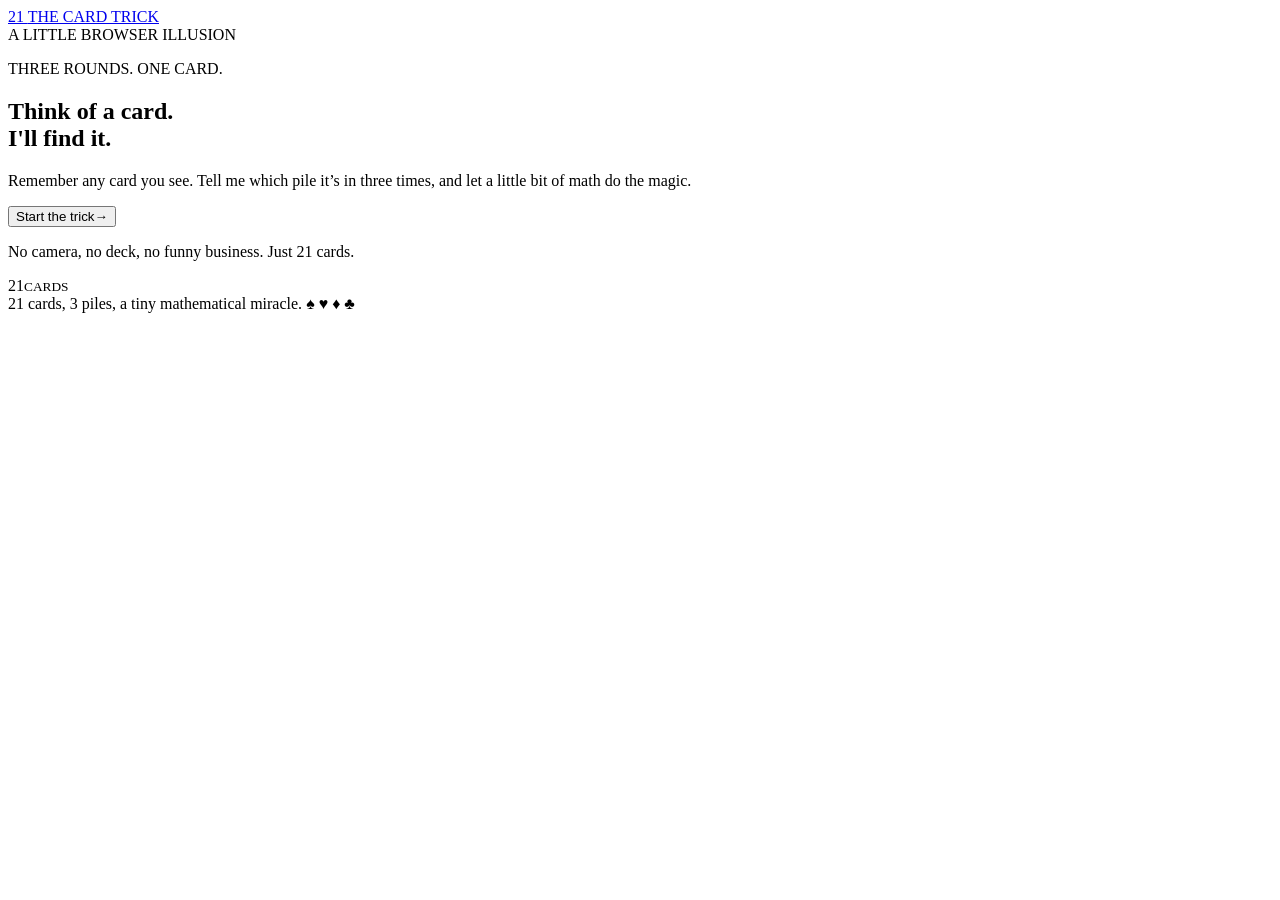
==== h5/index.html @ 318a9fc3 "Add H5 browser interface" ====
<!doctype html>
<html lang="en">
  <head>
    <meta charset="utf-8" />
    <meta name="viewport" content="width=device-width, initial-scale=1" />
    <meta name="theme-color" content="#f4f5ef" />
    <meta
      name="description"
      content="A playful, browser-based version of the 21-card trick."
    />
    <title>21-Card Trick</title>
    <link rel="stylesheet" href="styles.css" />
    <script src="app.js" defer></script>
  </head>
  <body>
    <div class="page-shell">
      <header class="topbar">
        <a class="brand" href="#top" aria-label="21-Card Trick home">
          <span class="brand-mark">21</span>
          <span class="brand-name">THE CARD TRICK</span>
        </a>
        <div class="topbar-note"><span class="live-dot"></span> A LITTLE BROWSER ILLUSION</div>
        <button class="restart-button" id="restart-button" type="button" hidden>
          Restart
        </button>
      </header>

      <main id="top" class="main-content">
        <section class="play-surface intro-panel" id="intro-panel">
          <div class="intro-copy">
            <p class="eyebrow"><span class="eyebrow-line"></span> THREE ROUNDS. ONE CARD.</p>
            <h1>Think of a card.<br /><span>I'll find it.</span></h1>
            <p class="intro-description">
              Remember any card you see. Tell me which pile it’s in three times,
              and let a little bit of math do the magic.
            </p>
            <button class="primary-button" id="start-button" type="button">
              <span>Start the trick</span><span class="button-arrow" aria-hidden="true">→</span>
            </button>
            <p class="microcopy">No camera, no deck, no funny business. Just 21 cards.</p>
          </div>
          <div class="hero-art" aria-hidden="true">
            <span class="orbit orbit-one"></span>
            <span class="orbit orbit-two"></span>
            <div class="hero-cards" id="hero-cards"></div>
            <div class="hero-stamp"><span>21</span><small>CARDS</small></div>
          </div>
        </section>

        <section class="play-surface game-panel" id="game-panel" hidden>
          <div class="game-heading">
            <div>
              <p class="eyebrow" id="round-kicker">ROUND 1 OF 3</p>
              <h2 id="game-title">Which pile holds your card?</h2>
              <p class="game-instruction" id="game-instruction">
                Find your card, then choose its pile.
              </p>
            </div>
            <div class="round-meter" aria-label="Round progress">
              <span class="round-number" id="round-number">01</span>
              <span class="round-total">/ 03</span>
            </div>
          </div>

          <div class="progress-track" aria-hidden="true">
            <span class="progress-fill" id="progress-fill"></span>
          </div>

          <div class="pile-board" id="pile-board" aria-label="Choose the pile containing your card"></div>
          <p class="live-message" id="live-message" aria-live="polite">
            Your card is in one of these piles. Take a good look.
          </p>
        </section>

        <section class="play-surface reveal-panel" id="reveal-panel" hidden>
          <div class="reveal-copy">
            <p class="eyebrow"><span class="eyebrow-line"></span> THE MOMENT OF TRUTH</p>
            <h2>Found it.</h2>
            <p class="reveal-description">You were thinking of this card all along.</p>
            <button class="primary-button" id="play-again-button" type="button">
              <span>Try another card</span><span class="button-arrow" aria-hidden="true">↻</span>
            </button>
          </div>
          <div class="reveal-card" id="reveal-card" aria-label="Your chosen card"></div>
        </section>
      </main>

      <footer class="page-footer">
        <span>21 cards, 3 piles, a tiny mathematical miracle.</span>
        <span class="footer-mark">♠ ♥ ♦ ♣</span>
      </footer>
    </div>
  </body>
</html>
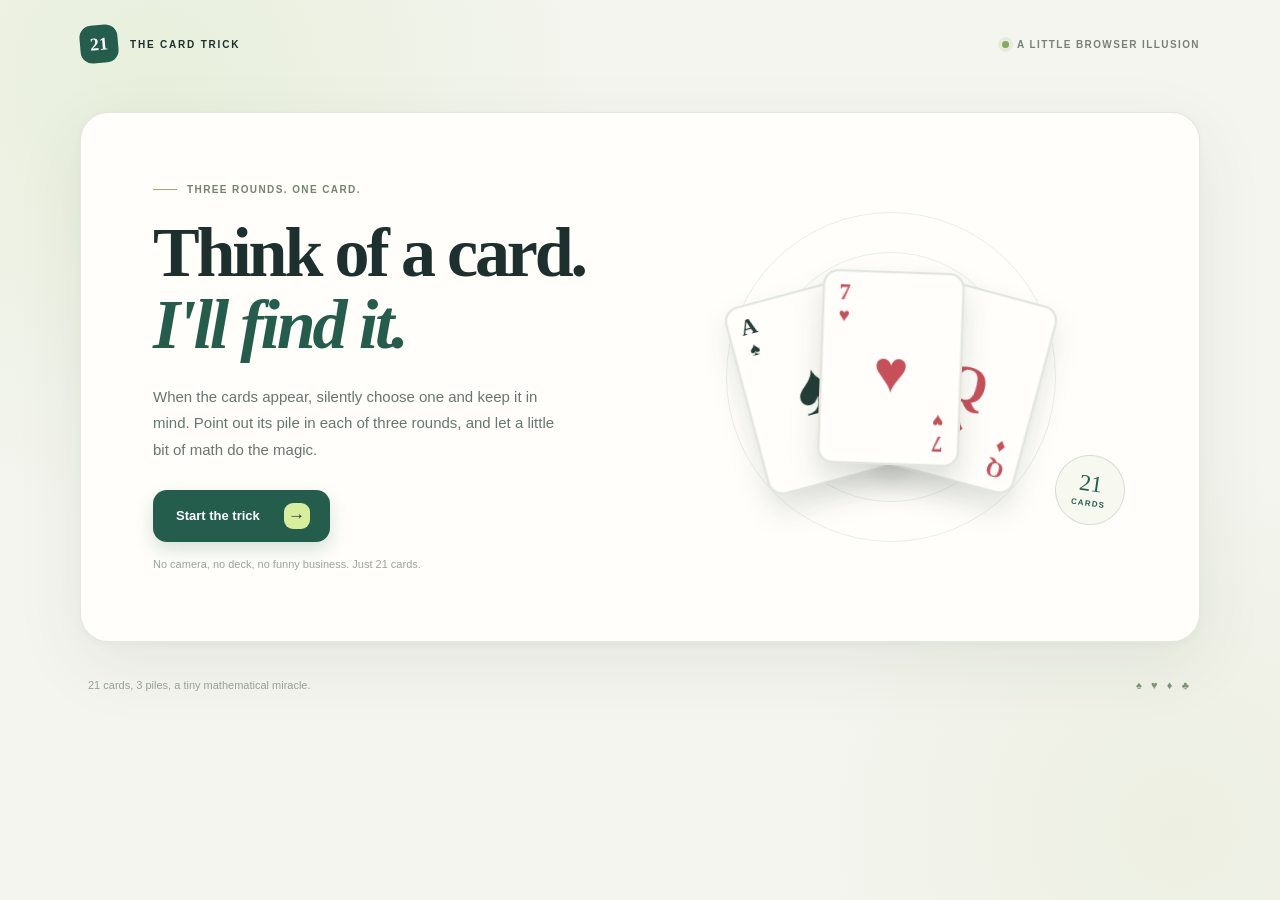
==== commit 5884db03: "Sync H5 round transition copy" ====
--- a/h5/index.html
+++ b/h5/index.html
@@ -31,8 +31,9 @@
             <p class="eyebrow"><span class="eyebrow-line"></span> THREE ROUNDS. ONE CARD.</p>
             <h1>Think of a card.<br /><span>I'll find it.</span></h1>
             <p class="intro-description">
-              Remember any card you see. Tell me which pile it’s in three times,
-              and let a little bit of math do the magic.
+              When the cards appear, silently choose one and keep it in mind.
+              Point out its pile in each of three rounds, and let a little bit of
+              math do the magic.
             </p>
             <button class="primary-button" id="start-button" type="button">
               <span>Start the trick</span><span class="button-arrow" aria-hidden="true">→</span>
@@ -72,7 +73,28 @@
           </p>
         </section>
 
-        <section class="play-surface reveal-panel" id="reveal-panel" hidden>
+        <section class="play-surface count-panel" id="count-panel" hidden>
+          <div class="game-heading">
+            <div>
+              <p class="eyebrow"><span class="eyebrow-line"></span> THE FINAL COUNT</p>
+              <h2>One card at a time.</h2>
+              <p class="game-instruction">After three rounds, your card is waiting in the middle.</p>
+            </div>
+            <div class="round-meter" aria-label="Cards counted">
+              <span class="round-number" id="count-current">00</span>
+              <span class="round-total">/ 11</span>
+            </div>
+          </div>
+
+          <div class="progress-track" aria-hidden="true">
+            <span class="progress-fill" id="count-progress-fill"></span>
+          </div>
+
+          <div class="count-grid" id="count-grid" role="list" aria-label="Counting the first eleven cards"></div>
+          <p class="live-message" id="count-status" aria-live="polite">Shuffling the cards into order…</p>
+        </section>
+
+        <section class="play-surface reveal-panel" id="reveal-panel" aria-live="polite" hidden>
           <div class="reveal-copy">
             <p class="eyebrow"><span class="eyebrow-line"></span> THE MOMENT OF TRUTH</p>
             <h2>Found it.</h2>
--- a/h5/styles.css
+++ b/h5/styles.css
@@ -0,0 +1,673 @@
+:root {
+  color-scheme: light;
+  --ink: #1d302e;
+  --muted: #74817b;
+  --green: #245d4c;
+  --green-dark: #183e34;
+  --lime: #d8ee9d;
+  --line: #e5e9e1;
+  --paper: #fffefa;
+  --red: #c64f59;
+  font-family: "DM Sans", "Segoe UI", sans-serif;
+  font-synthesis: none;
+  text-rendering: optimizeLegibility;
+}
+
+* {
+  box-sizing: border-box;
+}
+
+body {
+  min-width: 320px;
+  min-height: 100vh;
+  margin: 0;
+  color: var(--ink);
+  background:
+    radial-gradient(circle at 12% 9%, rgba(222, 235, 204, 0.55), transparent 28rem),
+    radial-gradient(circle at 92% 92%, rgba(229, 234, 213, 0.5), transparent 24rem),
+    #f4f5ef;
+}
+
+button,
+a {
+  font: inherit;
+}
+
+button:focus-visible,
+a:focus-visible {
+  outline: 3px solid #a2c763;
+  outline-offset: 4px;
+}
+
+[hidden] {
+  display: none !important;
+}
+
+.page-shell {
+  width: min(1120px, calc(100% - 48px));
+  margin: 0 auto;
+}
+
+.topbar {
+  display: flex;
+  min-height: 88px;
+  align-items: center;
+  justify-content: space-between;
+  gap: 18px;
+}
+
+.brand {
+  display: inline-flex;
+  align-items: center;
+  gap: 12px;
+  color: var(--ink);
+  text-decoration: none;
+}
+
+.brand-mark {
+  display: grid;
+  width: 38px;
+  height: 38px;
+  place-items: center;
+  border-radius: 12px;
+  color: white;
+  background: var(--green);
+  font-family: "Playfair Display", Georgia, serif;
+  font-size: 18px;
+  font-weight: 700;
+  transform: rotate(-5deg);
+}
+
+.brand-name,
+.topbar-note,
+.eyebrow {
+  font-size: 10px;
+  font-weight: 700;
+  letter-spacing: 0.14em;
+}
+
+.brand-name {
+  letter-spacing: 0.18em;
+}
+
+.topbar-note {
+  display: inline-flex;
+  align-items: center;
+  gap: 8px;
+  color: #77817a;
+}
+
+.live-dot {
+  width: 7px;
+  height: 7px;
+  border-radius: 50%;
+  background: #84a95b;
+  box-shadow: 0 0 0 4px rgba(132, 169, 91, 0.12);
+}
+
+.restart-button {
+  padding: 10px 15px;
+  border: 1px solid #dce3d8;
+  border-radius: 999px;
+  color: var(--green-dark);
+  background: rgba(255, 255, 255, 0.68);
+  cursor: pointer;
+  font-size: 12px;
+  font-weight: 700;
+  transition: background 160ms ease, transform 160ms ease;
+}
+
+.restart-button:hover {
+  background: white;
+  transform: translateY(-1px);
+}
+
+.main-content {
+  padding: 24px 0 35px;
+}
+
+.play-surface {
+  overflow: hidden;
+  border: 1px solid rgba(224, 229, 220, 0.9);
+  border-radius: 28px;
+  background: var(--paper);
+  box-shadow: 0 22px 70px rgba(46, 65, 52, 0.08), 0 3px 10px rgba(46, 65, 52, 0.03);
+}
+
+.intro-panel,
+.reveal-panel {
+  display: grid;
+  min-height: 530px;
+  grid-template-columns: 1.03fr 0.97fr;
+  align-items: center;
+  padding: 64px 72px;
+}
+
+.intro-copy,
+.reveal-copy {
+  position: relative;
+  z-index: 2;
+  max-width: 500px;
+}
+
+.eyebrow {
+  display: flex;
+  align-items: center;
+  gap: 10px;
+  margin: 0 0 22px;
+  color: #73836f;
+}
+
+.eyebrow-line {
+  display: inline-block;
+  width: 24px;
+  height: 1px;
+  background: #94ac75;
+}
+
+h1,
+h2 {
+  margin: 0;
+  color: var(--ink);
+  font-family: "Playfair Display", Georgia, serif;
+  font-weight: 600;
+  letter-spacing: -0.045em;
+}
+
+h1 {
+  font-size: clamp(44px, 6vw, 70px);
+  line-height: 1.03;
+}
+
+h1 span {
+  color: var(--green);
+  font-style: italic;
+}
+
+.intro-description,
+.reveal-description {
+  max-width: 410px;
+  margin: 23px 0 27px;
+  color: #68766f;
+  font-size: 15px;
+  line-height: 1.75;
+}
+
+.primary-button {
+  display: inline-flex;
+  min-height: 52px;
+  align-items: center;
+  justify-content: center;
+  gap: 24px;
+  padding: 0 20px 0 23px;
+  border: 0;
+  border-radius: 14px;
+  color: white;
+  background: var(--green);
+  box-shadow: 0 8px 18px rgba(36, 93, 76, 0.18);
+  cursor: pointer;
+  font-size: 13px;
+  font-weight: 700;
+  transition: background 160ms ease, box-shadow 160ms ease, transform 160ms ease;
+}
+
+.primary-button:hover {
+  background: var(--green-dark);
+  box-shadow: 0 11px 22px rgba(36, 93, 76, 0.22);
+  transform: translateY(-2px);
+}
+
+.button-arrow {
+  display: grid;
+  width: 26px;
+  height: 26px;
+  place-items: center;
+  border-radius: 9px;
+  color: var(--green-dark);
+  background: var(--lime);
+  font-size: 17px;
+  line-height: 1;
+}
+
+.microcopy {
+  margin: 16px 0 0;
+  color: #9aa49c;
+  font-size: 11px;
+}
+
+.hero-art {
+  position: relative;
+  display: grid;
+  min-height: 365px;
+  place-items: center;
+}
+
+.orbit {
+  position: absolute;
+  border: 1px solid rgba(97, 128, 91, 0.13);
+  border-radius: 50%;
+}
+
+.orbit-one {
+  width: 330px;
+  height: 330px;
+}
+
+.orbit-two {
+  width: 250px;
+  height: 250px;
+}
+
+.hero-cards {
+  position: relative;
+  display: flex;
+  width: 285px;
+  height: 265px;
+  align-items: center;
+  justify-content: center;
+}
+
+.hero-card {
+  position: absolute;
+  width: 142px;
+  filter: drop-shadow(0 16px 14px rgba(27, 45, 35, 0.14));
+  transition: transform 300ms ease;
+}
+
+.hero-card:nth-child(1) {
+  transform: translate(-76px, 9px) rotate(-15deg);
+}
+
+.hero-card:nth-child(2) {
+  z-index: 1;
+  transform: translateY(-9px) rotate(2deg);
+}
+
+.hero-card:nth-child(3) {
+  transform: translate(76px, 8px) rotate(15deg);
+}
+
+.hero-stamp {
+  position: absolute;
+  right: 2px;
+  bottom: 35px;
+  display: flex;
+  width: 70px;
+  height: 70px;
+  flex-direction: column;
+  align-items: center;
+  justify-content: center;
+  border: 1px solid rgba(36, 93, 76, 0.17);
+  border-radius: 50%;
+  color: var(--green);
+  background: #f7f9f1;
+  transform: rotate(8deg);
+}
+
+.hero-stamp span {
+  font-family: "Playfair Display", Georgia, serif;
+  font-size: 23px;
+  line-height: 1;
+}
+
+.hero-stamp small {
+  margin-top: 4px;
+  font-size: 8px;
+  font-weight: 700;
+  letter-spacing: 0.15em;
+}
+
+.game-panel {
+  padding: 42px 42px 28px;
+}
+
+.game-heading {
+  display: flex;
+  align-items: center;
+  justify-content: space-between;
+  gap: 24px;
+  padding: 0 4px 24px;
+}
+
+.game-heading .eyebrow {
+  margin-bottom: 11px;
+}
+
+.game-heading h2,
+.reveal-copy h2 {
+  font-size: clamp(30px, 4vw, 43px);
+  line-height: 1.1;
+}
+
+.game-instruction {
+  margin: 10px 0 0;
+  color: var(--muted);
+  font-size: 13px;
+}
+
+.round-meter {
+  display: flex;
+  align-items: baseline;
+  flex: 0 0 auto;
+  gap: 4px;
+  color: #a0aaa1;
+}
+
+.round-number {
+  color: var(--green);
+  font-family: "Playfair Display", Georgia, serif;
+  font-size: 38px;
+  line-height: 1;
+}
+
+.round-total {
+  font-size: 12px;
+  font-weight: 700;
+}
+
+.progress-track {
+  height: 4px;
+  overflow: hidden;
+  border-radius: 99px;
+  background: #edf0e9;
+}
+
+.progress-fill {
+  display: block;
+  width: 33.333%;
+  height: 100%;
+  border-radius: inherit;
+  background: linear-gradient(90deg, #99b76a, #4c8a67);
+  transition: width 350ms ease;
+}
+
+.pile-board {
+  display: grid;
+  grid-template-columns: repeat(3, minmax(0, 1fr));
+  gap: 14px;
+  padding: 24px 0 12px;
+}
+
+.pile-choice {
+  min-width: 0;
+  padding: 12px 10px 16px;
+  border: 1px solid #e8ece4;
+  border-radius: 18px;
+  color: var(--ink);
+  background: linear-gradient(180deg, #fbfcf8, #f7f9f3);
+  cursor: pointer;
+  text-align: left;
+  transition: border 180ms ease, background 180ms ease, box-shadow 180ms ease, opacity 180ms ease, transform 180ms ease;
+}
+
+.pile-choice:hover:not(:disabled) {
+  border-color: #b7c9a6;
+  background: #fff;
+  box-shadow: 0 8px 20px rgba(32, 65, 46, 0.07);
+  transform: translateY(-2px);
+}
+
+.pile-choice:disabled {
+  cursor: default;
+}
+
+.pile-choice.is-selected {
+  border-color: #70945e;
+  background: #f4f8ec;
+  box-shadow: 0 0 0 3px rgba(144, 174, 109, 0.16);
+  transform: translateY(-3px);
+}
+
+.pile-choice.is-dimmed {
+  opacity: 0.48;
+}
+
+.pile-heading {
+  display: flex;
+  align-items: center;
+  justify-content: space-between;
+  gap: 4px;
+  margin-bottom: 12px;
+}
+
+.pile-name {
+  color: var(--green-dark);
+  font-size: 11px;
+  font-weight: 700;
+  letter-spacing: 0.1em;
+  text-transform: uppercase;
+}
+
+.pile-count {
+  color: #9aa39a;
+  font-size: 10px;
+}
+
+.pile-cards {
+  display: flex;
+  flex-direction: column;
+  align-items: center;
+  gap: 8px;
+}
+
+.card-slot {
+  display: block;
+  width: min(100%, 112px);
+  filter: drop-shadow(0 3px 4px rgba(33, 46, 38, 0.08));
+  transition: transform 180ms ease;
+}
+
+.pile-choice:hover:not(:disabled) .card-slot {
+  transform: translateY(-1px);
+}
+
+.playing-card-svg {
+  display: block;
+  width: 100%;
+  height: auto;
+  overflow: visible;
+}
+
+.live-message {
+  min-height: 22px;
+  margin: 12px 0 0;
+  color: #7b877f;
+  font-size: 12px;
+  text-align: center;
+}
+
+.reveal-panel {
+  min-height: 475px;
+  grid-template-columns: 1.15fr 0.85fr;
+  padding-top: 58px;
+  padding-bottom: 58px;
+}
+
+.reveal-copy h2 {
+  font-size: clamp(48px, 6vw, 68px);
+}
+
+.reveal-card {
+  display: grid;
+  min-height: 300px;
+  place-items: center;
+}
+
+.reveal-card .card-slot {
+  width: min(210px, 70%);
+  filter: drop-shadow(0 24px 24px rgba(27, 45, 35, 0.18));
+  animation: card-reveal 650ms cubic-bezier(0.2, 0.8, 0.2, 1) both;
+}
+
+@keyframes card-reveal {
+  from {
+    opacity: 0;
+    transform: translateY(18px) rotate(-8deg) scale(0.9);
+  }
+  to {
+    opacity: 1;
+    transform: translateY(0) rotate(2deg) scale(1);
+  }
+}
+
+.page-footer {
+  display: flex;
+  align-items: center;
+  justify-content: space-between;
+  gap: 16px;
+  padding: 2px 8px 26px;
+  color: #96a097;
+  font-size: 11px;
+}
+
+.footer-mark {
+  color: #7c9275;
+  letter-spacing: 0.28em;
+}
+
+@media (max-width: 760px) {
+  .page-shell {
+    width: min(100% - 28px, 600px);
+  }
+
+  .topbar {
+    min-height: 72px;
+  }
+
+  .topbar-note {
+    display: none;
+  }
+
+  .main-content {
+    padding-top: 12px;
+  }
+
+  .intro-panel,
+  .reveal-panel {
+    min-height: 0;
+    grid-template-columns: 1fr;
+    padding: 38px 26px 28px;
+  }
+
+  .intro-description {
+    max-width: 480px;
+  }
+
+  .hero-art {
+    min-height: 275px;
+    margin-top: 12px;
+  }
+
+  .orbit-one {
+    width: 260px;
+    height: 260px;
+  }
+
+  .orbit-two {
+    width: 200px;
+    height: 200px;
+  }
+
+  .hero-cards {
+    transform: scale(0.84);
+  }
+
+  .hero-stamp {
+    right: 9%;
+    bottom: 17px;
+  }
+
+  .game-panel {
+    padding: 28px 14px 20px;
+  }
+
+  .game-heading {
+    padding: 0 7px 20px;
+  }
+
+  .pile-board {
+    gap: 7px;
+    padding-top: 17px;
+  }
+
+  .pile-choice {
+    padding: 9px 5px 11px;
+    border-radius: 13px;
+  }
+
+  .pile-heading {
+    display: block;
+    margin: 0 0 8px 3px;
+  }
+
+  .pile-name {
+    display: block;
+    font-size: 9px;
+    letter-spacing: 0.06em;
+  }
+
+  .pile-count {
+    display: none;
+  }
+
+  .pile-cards {
+    gap: 6px;
+  }
+
+  .card-slot {
+    width: min(84px, calc(20vw + 12px));
+  }
+
+  .reveal-panel {
+    text-align: center;
+  }
+
+  .reveal-copy .eyebrow {
+    justify-content: center;
+  }
+
+  .reveal-description {
+    margin-right: auto;
+    margin-left: auto;
+  }
+
+  .reveal-card {
+    min-height: 265px;
+  }
+
+  .page-footer {
+    padding-right: 3px;
+    padding-left: 3px;
+    font-size: 10px;
+  }
+}
+
+@media (max-width: 390px) {
+  .pile-name {
+    font-size: 8px;
+  }
+
+  .game-heading h2 {
+    font-size: 27px;
+  }
+
+  .round-number {
+    font-size: 32px;
+  }
+
+  .pile-board {
+    gap: 5px;
+  }
+}
+
+@media (prefers-reduced-motion: reduce) {
+  *,
+  *::before,
+  *::after {
+    scroll-behavior: auto !important;
+    animation-duration: 0.01ms !important;
+    animation-iteration-count: 1 !important;
+    transition-duration: 0.01ms !important;
+  }
+}
+
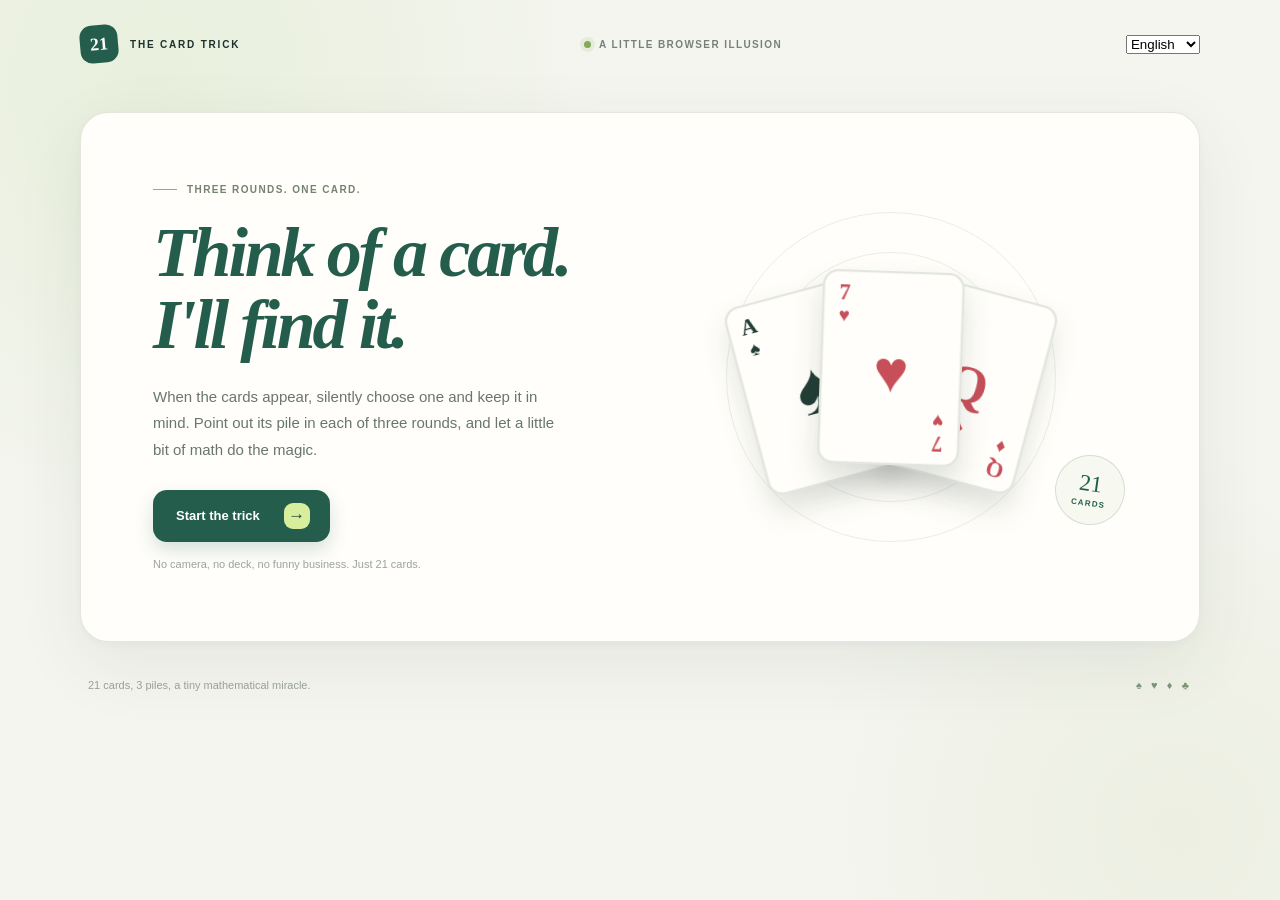
==== commit 2a2c651f: "Add five-language H5 localization Add an i18n resource with English, Simplified Chinese, Traditional" ====
--- a/h5/index.html
+++ b/h5/index.html
@@ -10,41 +10,52 @@
     />
     <title>21-Card Trick</title>
     <link rel="stylesheet" href="styles.css" />
+    <script src="i18n.js" defer></script>
     <script src="app.js" defer></script>
   </head>
   <body>
     <div class="page-shell">
       <header class="topbar">
-        <a class="brand" href="#top" aria-label="21-Card Trick home">
+        <a class="brand" href="#top" aria-label="21-Card Trick home" data-i18n-aria-label="homeLabel">
           <span class="brand-mark">21</span>
-          <span class="brand-name">THE CARD TRICK</span>
+          <span class="brand-name" data-i18n="brand">THE CARD TRICK</span>
         </a>
-        <div class="topbar-note"><span class="live-dot"></span> A LITTLE BROWSER ILLUSION</div>
-        <button class="restart-button" id="restart-button" type="button" hidden>
-          Restart
-        </button>
+        <div class="topbar-note"><span class="live-dot"></span> <span data-i18n="tagline">A LITTLE BROWSER ILLUSION</span></div>
+        <div class="topbar-tools">
+          <label class="language-control">
+            <span class="sr-only" data-i18n="languageLabel">Language</span>
+            <select id="language-select" aria-label="Language" data-i18n-aria-label="languageLabel">
+              <option value="en">English</option>
+              <option value="zh-CN">简体中文</option>
+              <option value="zh-TW">繁體中文</option>
+              <option value="ja">日本語</option>
+              <option value="ko">한국어</option>
+            </select>
+          </label>
+          <button class="restart-button" id="restart-button" type="button" data-i18n="restart" hidden>
+            Restart
+          </button>
+        </div>
       </header>
 
       <main id="top" class="main-content">
         <section class="play-surface intro-panel" id="intro-panel">
           <div class="intro-copy">
-            <p class="eyebrow"><span class="eyebrow-line"></span> THREE ROUNDS. ONE CARD.</p>
-            <h1>Think of a card.<br /><span>I'll find it.</span></h1>
-            <p class="intro-description">
-              When the cards appear, silently choose one and keep it in mind.
-              Point out its pile in each of three rounds, and let a little bit of
-              math do the magic.
+            <p class="eyebrow"><span class="eyebrow-line"></span><span data-i18n="heroEyebrow">THREE ROUNDS. ONE CARD.</span></p>
+            <h1><span data-i18n="heroTitleFirst">Think of a card.</span><br /><span data-i18n="heroTitleSecond">I'll find it.</span></h1>
+            <p class="intro-description" data-i18n="introDescription">
+              When the cards appear, silently choose one and keep it in mind. Point out its pile in each of three rounds, and let a little bit of math do the magic.
             </p>
             <button class="primary-button" id="start-button" type="button">
-              <span>Start the trick</span><span class="button-arrow" aria-hidden="true">→</span>
+              <span data-i18n="start">Start the trick</span><span class="button-arrow" aria-hidden="true">→</span>
             </button>
-            <p class="microcopy">No camera, no deck, no funny business. Just 21 cards.</p>
+            <p class="microcopy" data-i18n="introMicrocopy">No camera, no deck, no funny business. Just 21 cards.</p>
           </div>
           <div class="hero-art" aria-hidden="true">
             <span class="orbit orbit-one"></span>
             <span class="orbit orbit-two"></span>
             <div class="hero-cards" id="hero-cards"></div>
-            <div class="hero-stamp"><span>21</span><small>CARDS</small></div>
+            <div class="hero-stamp"><span>21</span><small data-i18n="heroCards">CARDS</small></div>
           </div>
         </section>
 
@@ -52,12 +63,12 @@
           <div class="game-heading">
             <div>
               <p class="eyebrow" id="round-kicker">ROUND 1 OF 3</p>
-              <h2 id="game-title">Which pile holds your card?</h2>
-              <p class="game-instruction" id="game-instruction">
+              <h2 id="game-title" data-i18n="gameTitle">Which pile holds your card?</h2>
+              <p class="game-instruction" id="game-instruction" data-i18n="gameInstruction">
                 Find your card, then choose its pile.
               </p>
             </div>
-            <div class="round-meter" aria-label="Round progress">
+            <div class="round-meter" aria-label="Round progress" data-i18n-aria-label="roundProgress">
               <span class="round-number" id="round-number">01</span>
               <span class="round-total">/ 03</span>
             </div>
@@ -67,8 +78,8 @@
             <span class="progress-fill" id="progress-fill"></span>
           </div>
 
-          <div class="pile-board" id="pile-board" aria-label="Choose the pile containing your card"></div>
-          <p class="live-message" id="live-message" aria-live="polite">
+          <div class="pile-board" id="pile-board" aria-label="Choose the pile containing your card" data-i18n-aria-label="pileBoardLabel"></div>
+          <p class="live-message" id="live-message" aria-live="polite" data-i18n="liveLook">
             Your card is in one of these piles. Take a good look.
           </p>
         </section>
@@ -76,13 +87,13 @@
         <section class="play-surface count-panel" id="count-panel" hidden>
           <div class="game-heading">
             <div>
-              <p class="eyebrow"><span class="eyebrow-line"></span> THE FINAL COUNT</p>
-              <h2>One card at a time.</h2>
-              <p class="game-instruction">After three rounds, your card is waiting in the middle.</p>
+              <p class="eyebrow"><span class="eyebrow-line"></span><span data-i18n="finalCount">THE FINAL COUNT</span></p>
+              <h2 data-i18n="oneAtTime">One card at a time.</h2>
+              <p class="game-instruction" data-i18n="finalInstruction">All 21 cards will turn face up. Your card is the one in the middle.</p>
             </div>
-            <div class="round-meter" aria-label="Cards counted">
+            <div class="round-meter" aria-label="Cards counted" data-i18n-aria-label="cardsCounted">
               <span class="round-number" id="count-current">00</span>
-              <span class="round-total">/ 11</span>
+              <span class="round-total">/ 21</span>
             </div>
           </div>
 
@@ -90,28 +101,27 @@
             <span class="progress-fill" id="count-progress-fill"></span>
           </div>
 
-          <div class="count-grid" id="count-grid" role="list" aria-label="Counting the first eleven cards"></div>
-          <p class="live-message" id="count-status" aria-live="polite">Shuffling the cards into order…</p>
+          <div class="count-grid" id="count-grid" role="list" aria-label="Revealing all twenty-one cards" data-i18n-aria-label="countGridLabel"></div>
+          <p class="live-message" id="count-status" aria-live="polite" data-i18n="countInitial">Turning over all 21 cards…</p>
         </section>
 
         <section class="play-surface reveal-panel" id="reveal-panel" aria-live="polite" hidden>
           <div class="reveal-copy">
-            <p class="eyebrow"><span class="eyebrow-line"></span> THE MOMENT OF TRUTH</p>
-            <h2>Found it.</h2>
-            <p class="reveal-description">You were thinking of this card all along.</p>
+            <p class="eyebrow"><span class="eyebrow-line"></span><span data-i18n="momentOfTruth">THE MOMENT OF TRUTH</span></p>
+            <h2 data-i18n="foundIt">Found it.</h2>
+            <p class="reveal-description" data-i18n="revealDescription">You were thinking of this card all along.</p>
             <button class="primary-button" id="play-again-button" type="button">
-              <span>Try another card</span><span class="button-arrow" aria-hidden="true">↻</span>
+              <span data-i18n="playAgain">Try another card</span><span class="button-arrow" aria-hidden="true">↻</span>
             </button>
           </div>
-          <div class="reveal-card" id="reveal-card" aria-label="Your chosen card"></div>
+          <div class="reveal-card" id="reveal-card" aria-label="Your chosen card" data-i18n-aria-label="chosenCard"></div>
         </section>
       </main>
 
       <footer class="page-footer">
-        <span>21 cards, 3 piles, a tiny mathematical miracle.</span>
+        <span data-i18n="footerTagline">21 cards, 3 piles, a tiny mathematical miracle.</span>
         <span class="footer-mark">♠ ♥ ♦ ♣</span>
       </footer>
     </div>
   </body>
 </html>
-
--- a/h5/styles.css
+++ b/h5/styles.css
@@ -97,6 +97,44 @@
   color: #77817a;
 }
 
+.topbar-tools {
+  display: flex;
+  align-items: center;
+  gap: 10px;
+}
+
+.language-control {
+  display: inline-flex;
+  align-items: center;
+}
+
+.language-select {
+  max-width: 150px;
+  padding: 9px 30px 9px 12px;
+  border: 1px solid #dce3d8;
+  border-radius: 999px;
+  color: var(--green-dark);
+  background: rgba(255, 255, 255, 0.8);
+  cursor: pointer;
+  font-size: 12px;
+  font-weight: 700;
+}
+
+.language-select:focus-visible {
+  outline: 3px solid #a2c763;
+  outline-offset: 3px;
+}
+
+.sr-only {
+  position: absolute;
+  width: 1px;
+  height: 1px;
+  overflow: hidden;
+  clip: rect(0, 0, 0, 0);
+  white-space: nowrap;
+  clip-path: inset(50%);
+}
+
 .live-dot {
   width: 7px;
   height: 7px;
@@ -382,13 +420,16 @@
 }
 
 .pile-board {
+  --board-gap: 14px;
+  --stack-offset: 16px;
   display: grid;
   grid-template-columns: repeat(3, minmax(0, 1fr));
-  gap: 14px;
+  gap: var(--board-gap);
   padding: 24px 0 12px;
 }
 
 .pile-choice {
+  position: relative;
   min-width: 0;
   padding: 12px 10px 16px;
   border: 1px solid #e8ece4;
@@ -422,6 +463,98 @@
   opacity: 0.48;
 }
 
+.pile-board.is-gathering .pile-choice,
+.pile-board.is-shuffling .pile-choice {
+  z-index: 1;
+  transform-origin: center center;
+  transition: transform 580ms cubic-bezier(0.2, 0.78, 0.2, 1),
+    opacity 300ms ease, box-shadow 300ms ease;
+}
+
+.pile-board.is-gathering .pile-choice:nth-child(1),
+.pile-board.is-shuffling .pile-choice:nth-child(1) {
+  z-index: 2;
+  transform: translateX(calc(100% + var(--board-gap) - var(--stack-offset))) scale(0.82) rotate(-7deg);
+}
+
+.pile-board.is-gathering .pile-choice:nth-child(2),
+.pile-board.is-shuffling .pile-choice:nth-child(2) {
+  z-index: 3;
+  transform: scale(0.82) rotate(1deg);
+}
+
+.pile-board.is-gathering .pile-choice:nth-child(3),
+.pile-board.is-shuffling .pile-choice:nth-child(3) {
+  z-index: 1;
+  transform: translateX(calc(-100% - var(--board-gap) + var(--stack-offset))) scale(0.82) rotate(7deg);
+}
+
+.pile-board.is-gathering .pile-heading,
+.pile-board.is-shuffling .pile-heading {
+  opacity: 0;
+  transition: opacity 220ms ease;
+}
+
+.pile-board.is-shuffling .pile-choice:nth-child(1) {
+  animation: shuffle-stack-left 520ms ease-in-out both;
+}
+
+.pile-board.is-shuffling .pile-choice:nth-child(2) {
+  animation: shuffle-stack-center 520ms ease-in-out both;
+}
+
+.pile-board.is-shuffling .pile-choice:nth-child(3) {
+  animation: shuffle-stack-right 520ms ease-in-out both;
+}
+
+@keyframes shuffle-stack-left {
+  0%,
+  100% { transform: translateX(calc(100% + var(--board-gap) - var(--stack-offset))) scale(0.82) rotate(-7deg); }
+  35% { transform: translateX(calc(100% + var(--board-gap) - var(--stack-offset) - 8px)) translateY(-8px) scale(0.82) rotate(-11deg); }
+  68% { transform: translateX(calc(100% + var(--board-gap) - var(--stack-offset) + 6px)) translateY(3px) scale(0.82) rotate(-2deg); }
+}
+
+@keyframes shuffle-stack-center {
+  0%,
+  100% { transform: scale(0.82) rotate(1deg); }
+  30% { transform: translateY(-9px) scale(0.82) rotate(-3deg); }
+  62% { transform: translateY(4px) scale(0.82) rotate(4deg); }
+}
+
+@keyframes shuffle-stack-right {
+  0%,
+  100% { transform: translateX(calc(-100% - var(--board-gap) + var(--stack-offset))) scale(0.82) rotate(7deg); }
+  35% { transform: translateX(calc(-100% - var(--board-gap) + var(--stack-offset) + 8px)) translateY(3px) scale(0.82) rotate(11deg); }
+  68% { transform: translateX(calc(-100% - var(--board-gap) + var(--stack-offset) - 6px)) translateY(-4px) scale(0.82) rotate(3deg); }
+}
+
+.pile-board.is-dealing .pile-choice:nth-child(1) {
+  animation: deal-pile-left 620ms cubic-bezier(0.2, 0.78, 0.2, 1) both;
+}
+
+.pile-board.is-dealing .pile-choice:nth-child(2) {
+  animation: deal-pile-center 620ms cubic-bezier(0.2, 0.78, 0.2, 1) both;
+}
+
+.pile-board.is-dealing .pile-choice:nth-child(3) {
+  animation: deal-pile-right 620ms cubic-bezier(0.2, 0.78, 0.2, 1) both;
+}
+
+@keyframes deal-pile-left {
+  from { opacity: 0.6; transform: translateX(calc(100% + var(--board-gap) - var(--stack-offset))) scale(0.82) rotate(-7deg); }
+  to { opacity: 1; transform: translateX(0) scale(1) rotate(0); }
+}
+
+@keyframes deal-pile-center {
+  from { opacity: 0.7; transform: scale(0.82) rotate(1deg); }
+  to { opacity: 1; transform: scale(1) rotate(0); }
+}
+
+@keyframes deal-pile-right {
+  from { opacity: 0.6; transform: translateX(calc(-100% - var(--board-gap) + var(--stack-offset))) scale(0.82) rotate(7deg); }
+  to { opacity: 1; transform: translateX(0) scale(1) rotate(0); }
+}
+
 .pile-heading {
   display: flex;
   align-items: center;
@@ -450,6 +583,25 @@
   gap: 8px;
 }
 
+.pile-choice .card-rank {
+  filter: blur(5px);
+  opacity: 0.16;
+  transition: filter 180ms ease, opacity 180ms ease;
+}
+
+.pile-choice:hover:not(:disabled) .card-rank,
+.pile-choice:focus-visible:not(:disabled) .card-rank {
+  filter: blur(0);
+  opacity: 1;
+}
+
+@media (hover: none) {
+  .pile-choice .card-rank {
+    filter: none;
+    opacity: 1;
+  }
+}
+
 .card-slot {
   display: block;
   width: min(100%, 112px);
@@ -476,6 +628,127 @@
   text-align: center;
 }
 
+.count-panel {
+  padding: 42px 42px 28px;
+}
+
+.count-grid {
+  display: grid;
+  max-width: 770px;
+  grid-template-columns: repeat(7, minmax(0, 1fr));
+  align-items: start;
+  gap: 10px;
+  padding: 28px 0 8px;
+  margin: 0 auto;
+}
+
+.count-item {
+  min-width: 0;
+  text-align: center;
+}
+
+.count-card {
+  display: block;
+  width: 100%;
+  aspect-ratio: 120 / 164;
+  perspective: 800px;
+}
+
+.count-card-flip {
+  position: relative;
+  display: block;
+  width: 100%;
+  height: 100%;
+  border-radius: 9px;
+  transform-style: preserve-3d;
+  transition: transform 420ms cubic-bezier(0.2, 0.75, 0.2, 1);
+}
+
+.count-item.is-counted .count-card-flip {
+  transform: rotateY(180deg);
+}
+
+.count-card-face {
+  position: absolute;
+  inset: 0;
+  overflow: hidden;
+  border: 1px solid #dfe5db;
+  border-radius: 9px;
+  backface-visibility: hidden;
+}
+
+.count-card-back {
+  display: grid;
+  place-items: center;
+  border: 4px solid #fffefa;
+  outline: 1px solid #dfe5db;
+  color: #f5f7ed;
+  background:
+    repeating-linear-gradient(45deg, transparent 0 5px, rgba(216, 238, 157, 0.3) 5px 7px),
+    repeating-linear-gradient(-45deg, transparent 0 7px, rgba(255, 255, 255, 0.12) 7px 9px),
+    #28654f;
+}
+
+.count-card-back::before {
+  position: absolute;
+  inset: 5px;
+  border: 1px solid rgba(246, 249, 236, 0.65);
+  border-radius: 5px;
+  content: "";
+}
+
+.count-back-mark {
+  display: grid;
+  width: 28px;
+  height: 28px;
+  place-items: center;
+  border: 1px solid rgba(246, 249, 236, 0.8);
+  border-radius: 50%;
+  color: #f6f8ed;
+  font-family: Georgia, serif;
+  font-size: 10px;
+  font-weight: 700;
+}
+
+.count-card-front {
+  transform: rotateY(180deg);
+}
+
+.count-front-slot {
+  display: block;
+  width: 100%;
+  height: 100%;
+}
+
+.count-front-slot .playing-card-svg {
+  width: 100%;
+  height: 100%;
+}
+
+.count-index {
+  display: inline-block;
+  margin-top: 7px;
+  color: #98a39a;
+  font-size: 10px;
+  font-weight: 700;
+  letter-spacing: 0.08em;
+}
+
+.count-item.is-counted .count-index {
+  color: var(--green);
+}
+
+.count-item.is-target .count-index {
+  color: #9b7629;
+  font-weight: 800;
+}
+
+.count-item.is-target .count-card {
+  outline: 3px solid #d0a439;
+  outline-offset: 3px;
+  box-shadow: 0 0 0 7px rgba(208, 164, 57, 0.16);
+}
+
 .reveal-panel {
   min-height: 475px;
   grid-template-columns: 1.15fr 0.85fr;
@@ -532,10 +805,26 @@
 
   .topbar {
     min-height: 72px;
+    gap: 10px;
   }
 
   .topbar-note {
     display: none;
+  }
+
+  .topbar-tools {
+    gap: 6px;
+  }
+
+  .language-select {
+    max-width: 124px;
+    padding: 8px 25px 8px 9px;
+    font-size: 11px;
+  }
+
+  .restart-button {
+    padding: 9px 11px;
+    font-size: 11px;
   }
 
   .main-content {
@@ -581,12 +870,29 @@
     padding: 28px 14px 20px;
   }
 
+  .count-panel {
+    padding: 28px 14px 20px;
+  }
+
+  .count-grid {
+    grid-template-columns: repeat(7, minmax(0, 1fr));
+    gap: 10px 8px;
+    padding-top: 22px;
+  }
+
+  .count-card {
+    max-width: 66px;
+    margin: 0 auto;
+  }
+
   .game-heading {
     padding: 0 7px 20px;
   }
 
   .pile-board {
-    gap: 7px;
+    --board-gap: 7px;
+    --stack-offset: 10px;
+    gap: var(--board-gap);
     padding-top: 17px;
   }
 
@@ -643,6 +949,10 @@
 }
 
 @media (max-width: 390px) {
+  .brand-name {
+    display: none;
+  }
+
   .pile-name {
     font-size: 8px;
   }
@@ -656,7 +966,9 @@
   }
 
   .pile-board {
-    gap: 5px;
+    --board-gap: 5px;
+    --stack-offset: 8px;
+    gap: var(--board-gap);
   }
 }
 
@@ -670,4 +982,3 @@
     transition-duration: 0.01ms !important;
   }
 }
-
